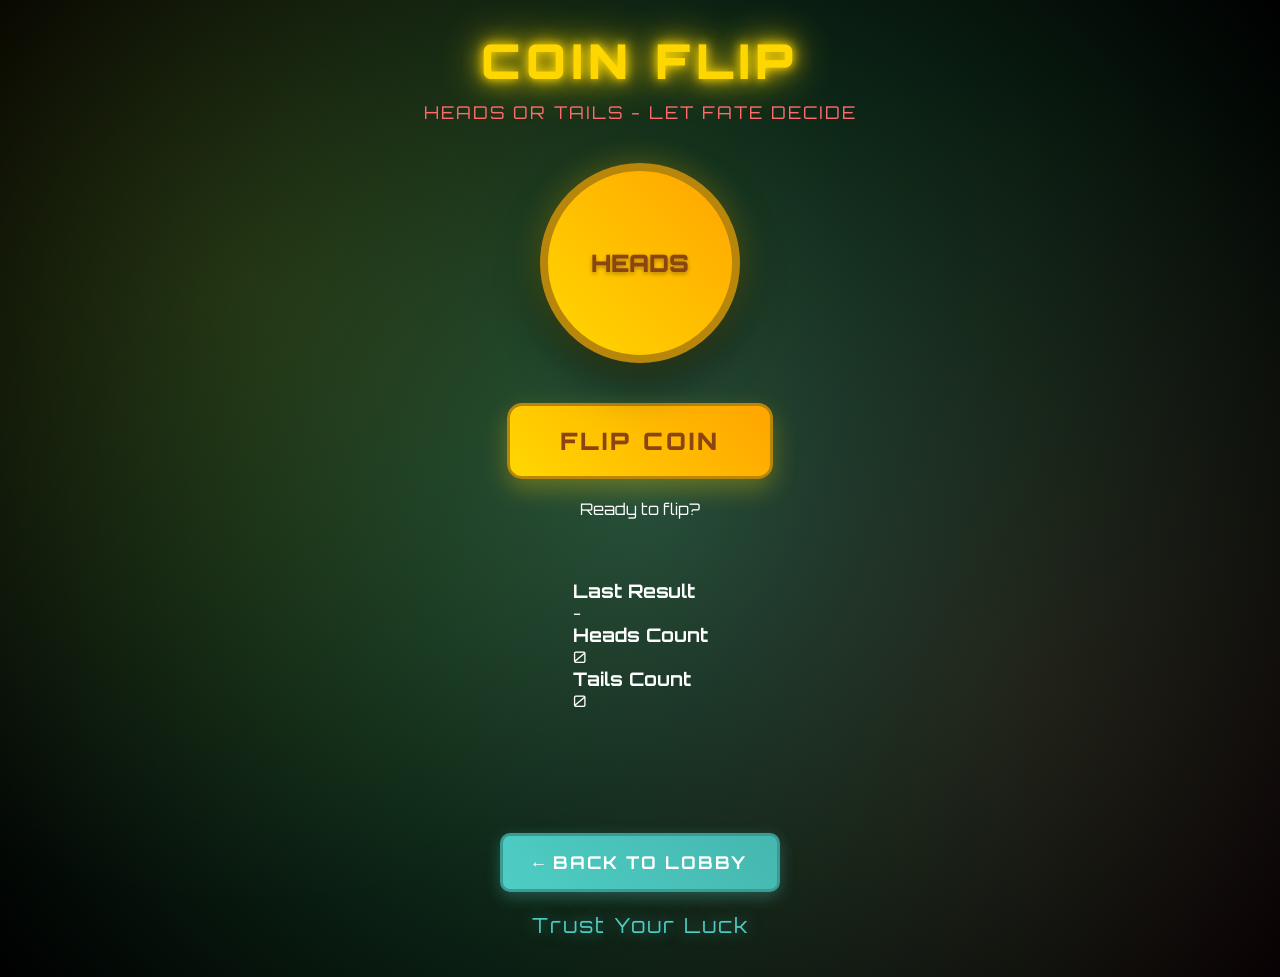
==== coin-flip.html @ 31d1cbb7 "!!!" ====
<!DOCTYPE html>
<html lang="en">
<head>
    <meta charset="UTF-8">
    <meta name="viewport" content="width=device-width, initial-scale=1.0">
    <title>Coin Flip - Tie Breaker</title>
    <link rel="stylesheet" href="style.css">
</head>
<body>
    <div class="casino-background">
        <header class="game-header">
            <h1 class="game-page-title">COIN FLIP</h1>
            <p class="game-subtitle">Heads or Tails - Let Fate Decide</p>
        </header>

        <main class="game-arena">
            <div class="coin-container">
                <div class="coin-display">
                    <div class="coin heads-side">
                        <div class="coin-face">HEADS</div>
                    </div>
                </div>
                
                <div class="flip-controls">
                    <button class="mega-flip-btn">FLIP COIN</button>
                    <p class="result-text">Ready to flip?</p>
                </div>
            </div>

            <div class="game-stats">
                <div class="stat-card">
                    <h3>Last Result</h3>
                    <p class="stat-value">-</p>
                </div>
                <div class="stat-card">
                    <h3>Heads Count</h3>
                    <p class="stat-value">0</p>
                </div>
                <div class="stat-card">
                    <h3>Tails Count</h3>
                    <p class="stat-value">0</p>
                </div>
            </div>
        </main>

        <footer class="game-footer">
    <a href="index.html" class="lobby-btn">← BACK TO LOBBY</a>
    <h3>Trust Your Luck</h3>
</footer>

</footer>
</body>
</html>
---- style.css ----
@import url('https://fonts.googleapis.com/css2?family=Orbitron:wght@400;700;900&display=swap');

* {
    margin: 0;
    padding: 0;
    box-sizing: border-box;
}

body {
    font-family: 'Orbitron', monospace;
    background: #0a0a0a;
    color: white;
    overflow-x: hidden;
}

.casino-background {
    min-height: 100vh;
    background: radial-gradient(circle at center, #1a4d3a 0%, #0d2818 50%, #000000 100%);
    position: relative;
}

.casino-background::before {
    content: '';
    position: absolute;
    top: 0;
    left: 0;
    right: 0;
    bottom: 0;
    background-image: 
        radial-gradient(circle at 20% 30%, rgba(255, 215, 0, 0.1) 0%, transparent 50%),
        radial-gradient(circle at 80% 70%, rgba(220, 20, 60, 0.1) 0%, transparent 50%);
    pointer-events: none;
}

.main-header {
    text-align: center;
    padding: 40px 20px 60px;
    position: relative;
    z-index: 2;
}

.neon-title {
    font-size: 4rem;
    font-weight: 900;
    color: #FFD700;
    text-shadow: 
        0 0 10px #FFD700,
        0 0 20px #FFD700,
        0 0 40px #FFD700,
        0 0 80px #FFD700;
    letter-spacing: 8px;
    margin-bottom: 10px;
    animation: neon-flicker 3s infinite alternate;
}

@keyframes neon-flicker {
    0%, 100% { 
        text-shadow: 
            0 0 10px #FFD700,
            0 0 20px #FFD700,
            0 0 40px #FFD700,
            0 0 80px #FFD700;
    }
    50% { 
        text-shadow: 
            0 0 5px #FFD700,
            0 0 10px #FFD700,
            0 0 20px #FFD700,
            0 0 40px #FFD700;
    }
}

.tagline {
    font-size: 1.2rem;
    color: #FF6B6B;
    font-weight: 400;
    letter-spacing: 2px;
    text-transform: uppercase;
}

.casino-lobby {
    display: flex;
    justify-content: center;
    align-items: center;
    min-height: 60vh;
    padding: 0 20px;
    position: relative;
    z-index: 2;
}

.game-cards-container {
    display: flex;
    gap: 40px;
    max-width: 1200px;
    width: 100%;
    justify-content: center;
}

.game-card {
    background: linear-gradient(145deg, #2a5a3d, #1a3d2a);
    border: 3px solid #FFD700;
    border-radius: 20px;
    padding: 40px 30px;
    width: 300px;
    text-align: center;
    position: relative;
    cursor: pointer;
    transition: all 0.3s ease;
    box-shadow: 
        0 10px 30px rgba(0, 0, 0, 0.5),
        inset 0 1px 0 rgba(255, 255, 255, 0.1);
}

.card-glow {
    position: absolute;
    top: -2px;
    left: -2px;
    right: -2px;
    bottom: -2px;
    background: linear-gradient(45deg, #FFD700, #FF6B6B, #4ECDC4, #FFD700);
    border-radius: 22px;
    opacity: 0;
    transition: opacity 0.3s ease;
    z-index: -1;
}

.game-card:hover {
    transform: translateY(-10px) scale(1.05);
    box-shadow: 
        0 20px 40px rgba(0, 0, 0, 0.7),
        0 0 50px rgba(255, 215, 0, 0.3);
}

.game-card:hover .card-glow {
    opacity: 1;
    animation: rainbow-glow 2s infinite;
}

@keyframes rainbow-glow {
    0% { background-position: 0% 50%; }
    50% { background-position: 100% 50%; }
    100% { background-position: 0% 50%; }
}

.coin-card:hover {
    border-color: #FFD700;
}

.dice-card:hover {
    border-color: #FF6B6B;
}

.wheel-card:hover {
    border-color: #4ECDC4;
}

.card-content {
    position: relative;
    z-index: 2;
}

.game-icon {
    font-size: 4rem;
    margin-bottom: 20px;
    filter: drop-shadow(0 0 20px rgba(255, 215, 0, 0.5));
}

.game-title {
    font-size: 1.8rem;
    font-weight: 700;
    margin-bottom: 10px;
    color: #FFD700;
    text-shadow: 0 0 10px rgba(255, 215, 0, 0.5);
    letter-spacing: 3px;
}

.game-description {
    font-size: 1rem;
    color: #CCCCCC;
    margin-bottom: 30px;
    font-weight: 400;
}

.play-btn {
    background: linear-gradient(45deg, #FF6B6B, #FF8E53);
    border: none;
    color: white;
    padding: 15px 35px;
    font-size: 1.1rem;
    font-weight: 700;
    border-radius: 50px;
    cursor: pointer;
    font-family: 'Orbitron', monospace;
    letter-spacing: 2px;
    text-transform: uppercase;
    transition: all 0.3s ease;
    box-shadow: 0 5px 15px rgba(255, 107, 107, 0.3);
}

.play-btn:hover {
    background: linear-gradient(45deg, #FF8E53, #FF6B6B);
    transform: translateY(-3px);
    box-shadow: 0 8px 25px rgba(255, 107, 107, 0.5);
    text-shadow: 0 0 10px rgba(255, 255, 255, 0.8);
}

.casino-footer {
    text-align: center;
    padding: 40px 20px;
    position: relative;
    z-index: 2;
}

.casino-footer h3 {
    font-size: 1.5rem;
    color: #4ECDC4;
    font-weight: 400;
    text-shadow: 0 0 15px rgba(78, 205, 196, 0.5);
    letter-spacing: 2px;
}

/* Responsive Design */
@media (max-width: 768px) {
    .game-cards-container {
        flex-direction: column;
        align-items: center;
        gap: 30px;
    }
    
    .game-card {
        width: 280px;
    }
    
    .neon-title {
        font-size: 2.5rem;
        letter-spacing: 4px;
    }
}
/* Add these styles to your existing style.css file */

/* Game Page Specific Styles */
.game-header {
    text-align: center;
    padding: 30px 20px 40px;
    position: relative;
    z-index: 2;
}

.game-page-title {
    font-size: 3rem;
    font-weight: 900;
    color: #FFD700;
    text-shadow: 
        0 0 10px #FFD700,
        0 0 20px #FFD700,
        0 0 40px #FFD700;
    letter-spacing: 6px;
    margin-bottom: 10px;
}

.game-subtitle {
    font-size: 1.1rem;
    color: #FF6B6B;
    font-weight: 400;
    letter-spacing: 2px;
    text-transform: uppercase;
}

.game-arena {
    display: flex;
    flex-direction: column;
    align-items: center;
    min-height: 70vh;
    padding: 0 20px;
    position: relative;
    z-index: 2;
}

/* Coin Flip Styles */
.coin-container {
    display: flex;
    flex-direction: column;
    align-items: center;
    gap: 40px;
    margin-bottom: 60px;
}

.coin-display {
    perspective: 1000px;
}

.coin {
    width: 200px;
    height: 200px;
    border-radius: 50%;
    background: linear-gradient(45deg, #FFD700, #FFA500);
    border: 8px solid #B8860B;
    display: flex;
    align-items: center;
    justify-content: center;
    box-shadow: 
        0 20px 40px rgba(0, 0, 0, 0.5),
        0 0 30px rgba(255, 215, 0, 0.3);
    transition: transform 0.6s;
}

.coin-face {
    font-size: 1.5rem;
    font-weight: 900;
    color: #8B4513;
    text-shadow: 0 2px 4px rgba(0, 0, 0, 0.3);
}

.flip-controls {
    text-align: center;
}

.mega-flip-btn {
    background: linear-gradient(45deg, #FFD700, #FFA500);
    border: 3px solid #B8860B;
    color: #8B4513;
    padding: 20px 50px;
    font-size: 1.5rem;
    font-weight: 900;
    border-radius: 15px;
    cursor: pointer;
    font-family: 'Orbitron', monospace;
    letter-spacing: 3px;
    text-transform: uppercase;
    transition: all 0.3s ease;
    box-shadow: 0 10px 25px rgba(255, 215, 0, 0.3);
    margin-bottom: 20px;
}

.mega-flip-btn:hover {
    transform: translateY(-5px) scale(1.05);
    box-shadow: 0 15px 35px rgba(255, 215, 0, 0.5);
    text-shadow: 0 0 10px rgba(139, 69, 19, 0.8);
}

/* Dice Roll Styles */
.dice-container {
    display: flex;
    flex-direction: column;
    align-items: center;
    gap: 40px;
    margin-bottom: 60px;
}

.dice-display {
    perspective: 1000px;
}

.dice-cube {
    width: 150px;
    height: 150px;
    background: linear-gradient(45deg, #FF6B6B, #FF8E53);
    border: 6px solid #CC5252;
    border-radius: 20px;
    display: flex;
    align-items: center;
    justify-content: center;
    box-shadow: 
        0 20px 40px rgba(0, 0, 0, 0.5),
        0 0 30px rgba(255, 107, 107, 0.3);
    transition: transform 0.6s;
}

.dice-face {
    font-size: 3rem;
    font-weight: 900;
    color: white;
    text-shadow: 0 3px 6px rgba(0, 0, 0, 0.5);
}

.dice-controls {
    text-align: center;
    width: 100%;
    max-width: 400px;
}

.slider-container {
    margin-bottom: 30px;
    padding: 20px;
    background: rgba(42, 90, 61, 0.3);
    border-radius: 15px;
    border: 2px solid #FFD700;
}

.slider-label {
    display: block;
    font-size: 1.2rem;
    color: #FFD700;
    margin-bottom: 15px;
    font-weight: 700;
}

.sides-count {
    color: #FF6B6B;
    font-size: 1.5rem;
}

.dice-slider {
    width: 100%;
    height: 8px;
    background: #2a5a3d;
    outline: none;
    border-radius: 5px;
    margin-bottom: 10px;
}

.dice-slider::-webkit-slider-thumb {
    appearance: none;
    width: 25px;
    height: 25px;
    background: #FF6B6B;
    border-radius: 50%;
    cursor: pointer;
    box-shadow: 0 0 10px rgba(255, 107, 107, 0.5);
}

.slider-range {
    display: flex;
    justify-content: space-between;
    color: #CCCCCC;
    font-size: 0.9rem;
}

.mega-roll-btn {
    background: linear-gradient(45deg, #FF6B6B, #FF8E53);
    border: 3px solid #CC5252;
    color: white;
    padding: 20px 50px;
    font-size: 1.5rem;
    font-weight: 900;
    border-radius: 15px;
    cursor: pointer;
    font-family: 'Orbitron', monospace;
    letter-spacing: 3px;
    text-transform: uppercase;
    transition: all 0.3s ease;
    box-shadow: 0 10px 25px rgba(255, 107, 107, 0.3);
    margin-bottom: 20px;
}

.mega-roll-btn:hover {
    transform: translateY(-5px) scale(1.05);
    box-shadow: 0 15px 35px rgba(255, 107, 107, 0.5);
    text-shadow: 0 0 10px rgba(255, 255, 255, 0.8);
}

/* Spin Wheel Styles */
.wheel-container {
    display: flex;
    flex-direction: column;
    align-items: center;
    gap: 40px;
    margin-bottom: 60px;
}

.wheel-display {
    position: relative;
    display: flex;
    flex-direction: column;
    align-items: center;
}

.wheel-pointer {
    font-size: 2rem;
    color: #FFD700;
    margin-bottom: -10px;
    z-index: 10;
    filter: drop-shadow(0 0 10px rgba(255, 215, 0, 0.8));
}

.fortune-wheel {
    width: 250px;
    height: 250px;
    border-radius: 50%;
    border: 8px solid #FFD700;
    position: relative;
    overflow: hidden;
    box-shadow: 
        0 20px 40px rgba(0, 0, 0, 0.5),
        0 0 30px rgba(255, 215, 0, 0.3);
    transition: transform 4s cubic-bezier(0.33, 1, 0.68, 1);
}

/* Make buttons work as links */
.play-btn {
    background: linear-gradient(45deg, #FF6B6B, #FF8E53);
    border: none;
    color: white;
    padding: 15px 35px;
    font-size: 1.1rem;
    font-weight: 700;
    border-radius: 50px;
    cursor: pointer;
    font-family: 'Orbitron', monospace;
    letter-spacing: 2px;
    text-transform: uppercase;
    transition: all 0.3s ease;
    box-shadow: 0 5px 15px rgba(255, 107, 107, 0.3);
    text-decoration: none; /* Remove link underline */
    display: inline-block; /* Make link behave like button */
}

.play-btn:hover {
    background: linear-gradient(45deg, #FF8E53, #FF6B6B);
    transform: translateY(-3px);
    box-shadow: 0 8px 25px rgba(255, 107, 107, 0.5);
    text-shadow: 0 0 10px rgba(255, 255, 255, 0.8);
}

/* Back to Lobby Button */
.lobby-btn {
    background: linear-gradient(45deg, #4ECDC4, #45B7AF);
    border: 3px solid #3A9B96;
    color: white;
    padding: 15px 30px;
    font-size: 1.1rem;
    font-weight: 700;
    border-radius: 10px;
    cursor: pointer;
    font-family: 'Orbitron', monospace;
    letter-spacing: 2px;
    text-transform: uppercase;
    transition: all 0.3s ease;
    box-shadow: 0 5px 15px rgba(78, 205, 196, 0.3);
    text-decoration: none;
    display: inline-block;
    margin-bottom: 20px;
}

.lobby-btn:hover {
    background: linear-gradient(45deg, #45B7AF, #4ECDC4);
    transform: translateY(-3px);
    box-shadow: 0 8px 25px rgba(78, 205, 196, 0.5);
    text-shadow: 0 0 10px rgba(255, 255, 255, 0.8);
}

.game-footer {
    text-align: center;
    padding: 40px 20px;
    position: relative;
    z-index: 2;
}

.game-footer h3 {
    font-size: 1.3rem;
    color: #4ECDC4;
    font-weight: 400;
    text-shadow: 0 0 15px rgba(78, 205, 196, 0.5);
    letter-spacing: 2px;
}
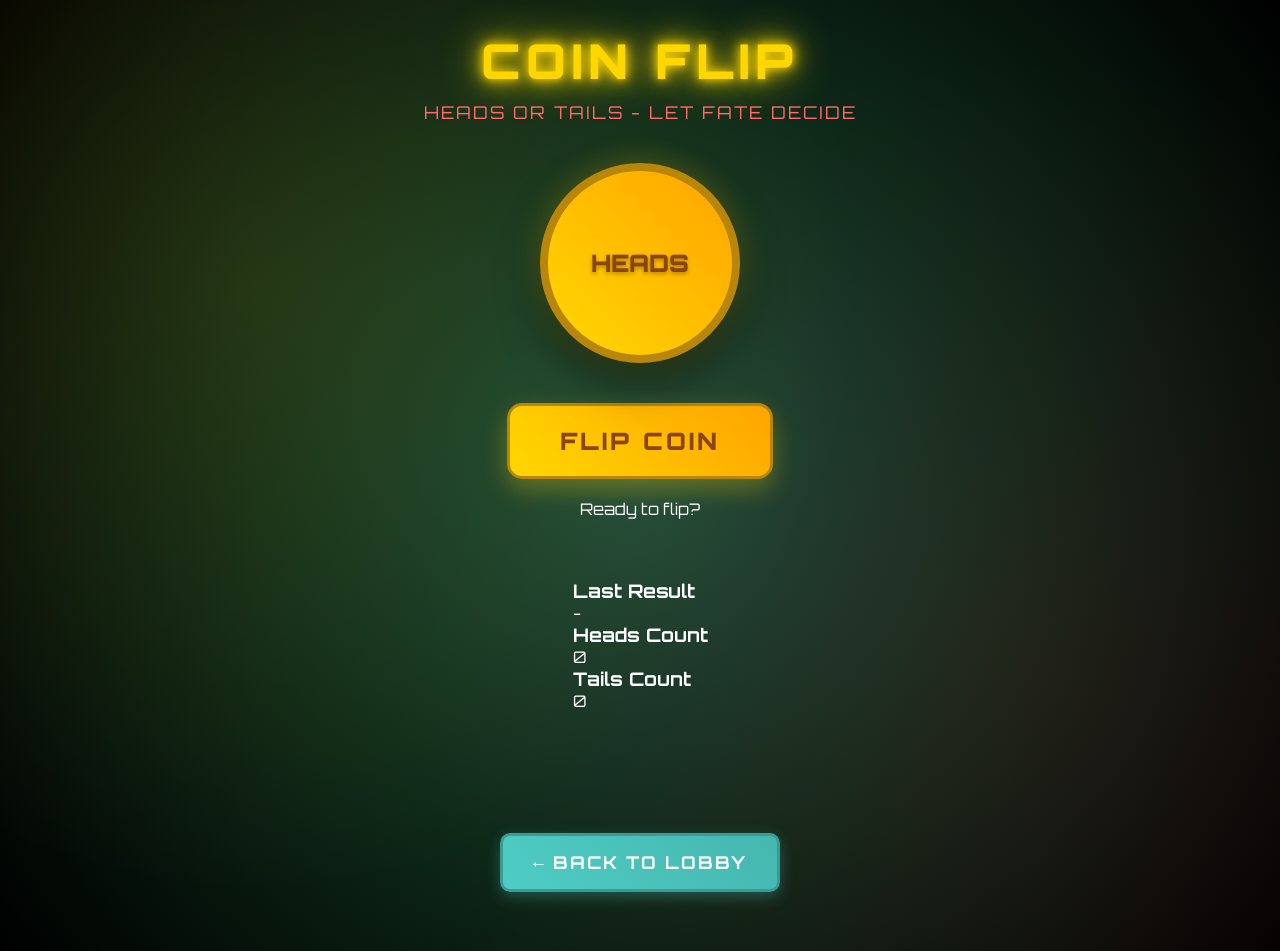
==== commit 527c6d9d: "nk" ====
--- a/coin-flip.html
+++ b/coin-flip.html
@@ -45,7 +45,6 @@
 
         <footer class="game-footer">
     <a href="index.html" class="lobby-btn">← BACK TO LOBBY</a>
-    <h3>Trust Your Luck</h3>
 </footer>
 
 </footer>
--- a/style.css
+++ b/style.css
@@ -553,3 +553,216 @@
     text-shadow: 0 0 15px rgba(78, 205, 196, 0.5);
     letter-spacing: 2px;
 }
+
+/* Hidden Slot Machine Link */
+.hidden-slot-link {
+    text-decoration: none;
+    color: inherit;
+    cursor: pointer;
+    transition: all 0.3s ease;
+    display: inline-block;
+}
+
+.hidden-slot-link:hover {
+    transform: scale(1.05);
+}
+
+.hidden-slot-link:hover h3 {
+    color: #FFD700;
+    text-shadow: 
+        0 0 15px rgba(255, 215, 0, 0.8),
+        0 0 30px rgba(255, 215, 0, 0.5);
+    animation: secret-glow 1s ease-in-out;
+}
+
+@keyframes secret-glow {
+    0%, 100% { 
+        text-shadow: 0 0 15px rgba(78, 205, 196, 0.5);
+    }
+    50% { 
+        text-shadow: 
+            0 0 25px rgba(255, 215, 0, 1),
+            0 0 40px rgba(255, 215, 0, 0.8),
+            0 0 55px rgba(255, 215, 0, 0.6);
+    }
+}
+
+/* Slot Machine Styles */
+.slot-container {
+    display: flex;
+    flex-direction: column;
+    align-items: center;
+    gap: 30px;
+    margin-bottom: 60px;
+}
+
+.slot-machine {
+    background: linear-gradient(145deg, #2a5a3d, #1a3d2a);
+    border: 5px solid #FFD700;
+    border-radius: 25px;
+    padding: 40px;
+    box-shadow: 
+        0 20px 40px rgba(0, 0, 0, 0.6),
+        inset 0 2px 0 rgba(255, 255, 255, 0.1);
+    position: relative;
+}
+
+.slot-machine::before {
+    content: '🎰';
+    position: absolute;
+    top: -15px;
+    left: 50%;
+    transform: translateX(-50%);
+    font-size: 2rem;
+    background: linear-gradient(145deg, #2a5a3d, #1a3d2a);
+    padding: 5px 15px;
+    border: 3px solid #FFD700;
+    border-radius: 15px;
+}
+
+.slot-display {
+    display: flex;
+    gap: 20px;
+    margin-bottom: 30px;
+    justify-content: center;
+}
+
+.slot-reel {
+    width: 100px;
+    height: 120px;
+    background: linear-gradient(145deg, #1a1a1a, #333333);
+    border: 4px solid #FFD700;
+    border-radius: 15px;
+    display: flex;
+    align-items: center;
+    justify-content: center;
+    position: relative;
+    overflow: hidden;
+    box-shadow: 
+        inset 0 5px 10px rgba(0, 0, 0, 0.5),
+        0 5px 15px rgba(255, 215, 0, 0.2);
+}
+
+.slot-reel::before {
+    content: '';
+    position: absolute;
+    top: 0;
+    left: 0;
+    right: 0;
+    bottom: 0;
+    background: linear-gradient(
+        180deg, 
+        rgba(255, 255, 255, 0.1) 0%, 
+        transparent 50%, 
+        rgba(0, 0, 0, 0.1) 100%
+    );
+    pointer-events: none;
+}
+
+.slot-symbol {
+    font-size: 3.5rem;
+    filter: drop-shadow(0 0 10px rgba(255, 215, 0, 0.3));
+    transition: transform 0.6s ease;
+}
+
+.slot-controls {
+    text-align: center;
+}
+
+.credits-display {
+    background: linear-gradient(45deg, #1a1a1a, #333333);
+    border: 3px solid #4ECDC4;
+    border-radius: 10px;
+    padding: 10px 20px;
+    margin-bottom: 25px;
+    display: inline-block;
+}
+
+.credits-label {
+    color: #4ECDC4;
+    font-weight: 700;
+    font-size: 1.1rem;
+    margin-right: 10px;
+}
+
+.credits-value {
+    color: #FFD700;
+    font-weight: 900;
+    font-size: 1.3rem;
+    text-shadow: 0 0 10px rgba(255, 215, 0, 0.5);
+}
+
+.slot-spin-btn {
+    background: linear-gradient(45deg, #FF6B6B, #FFD700, #4ECDC4);
+    background-size: 300% 300%;
+    border: 4px solid #FFD700;
+    color: white;
+    padding: 20px 40px;
+    font-size: 1.4rem;
+    font-weight: 900;
+    border-radius: 20px;
+    cursor: pointer;
+    font-family: 'Orbitron', monospace;
+    letter-spacing: 2px;
+    text-transform: uppercase;
+    transition: all 0.3s ease;
+    box-shadow: 
+        0 10px 25px rgba(255, 215, 0, 0.4),
+        0 0 30px rgba(255, 215, 0, 0.2);
+    margin-bottom: 25px;
+    animation: rainbow-bg 3s ease infinite;
+}
+
+@keyframes rainbow-bg {
+    0% { background-position: 0% 50%; }
+    50% { background-position: 100% 50%; }
+    100% { background-position: 0% 50%; }
+}
+
+.slot-spin-btn:hover {
+    transform: translateY(-5px) scale(1.05);
+    box-shadow: 
+        0 15px 35px rgba(255, 215, 0, 0.6),
+        0 0 50px rgba(255, 215, 0, 0.4);
+    text-shadow: 0 0 15px rgba(255, 255, 255, 1);
+    animation-duration: 1s;
+}
+
+.payout-info {
+    background: rgba(42, 90, 61, 0.3);
+    border: 2px solid #4ECDC4;
+    border-radius: 10px;
+    padding: 15px;
+    margin-top: 20px;
+}
+
+.payout-text {
+    color: #4ECDC4;
+    font-size: 0.9rem;
+    margin: 5px 0;
+    font-weight: 600;
+}
+
+.slot-message {
+    text-align: center;
+}
+
+.slot-message .result-text {
+    font-size: 1.2rem;
+    color: #FFD700;
+    font-weight: 700;
+    text-shadow: 0 0 15px rgba(255, 215, 0, 0.5);
+}
+
+/* Spinning Animation for Later JavaScript Use */
+.spinning {
+    animation: slot-spin 2s ease-out;
+}
+
+@keyframes slot-spin {
+    0% { transform: translateY(0); }
+    25% { transform: translateY(-50px); }
+    50% { transform: translateY(-100px); }
+    75% { transform: translateY(-50px); }
+    100% { transform: translateY(0); }
+}
